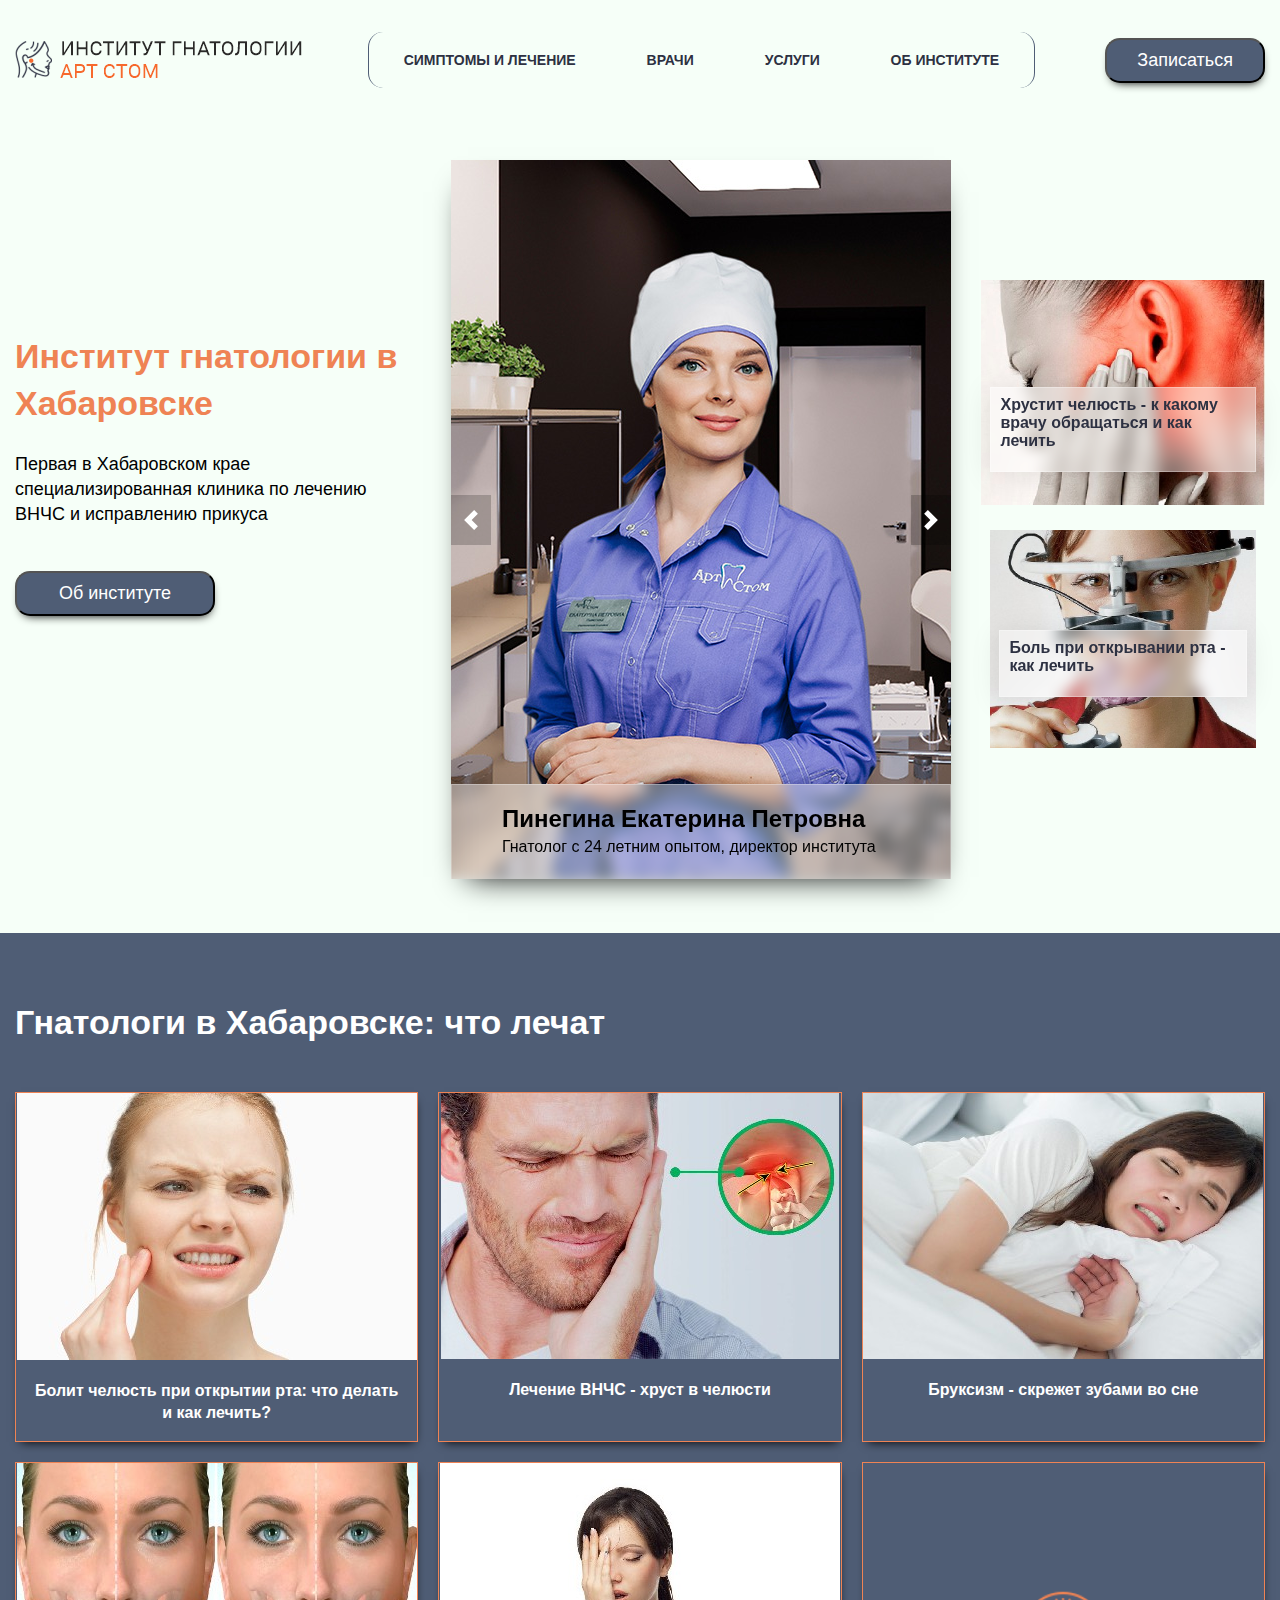
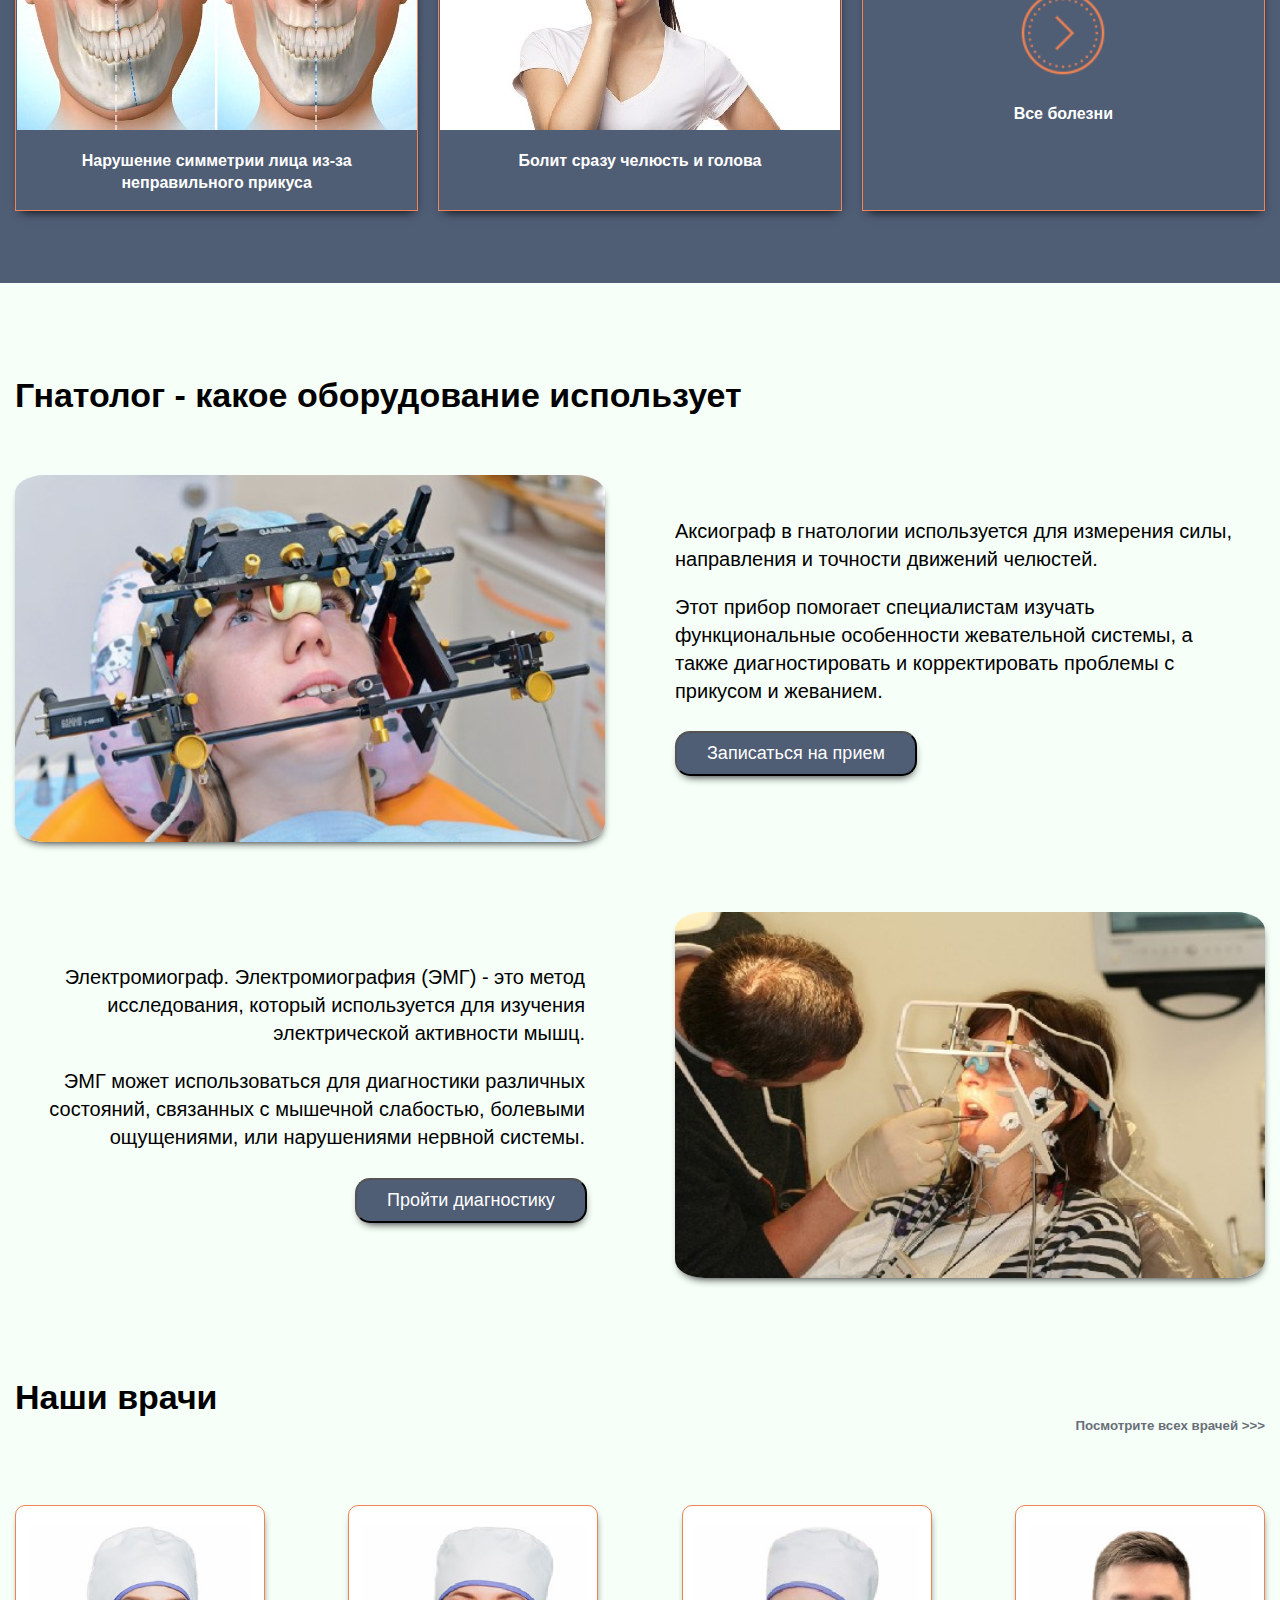
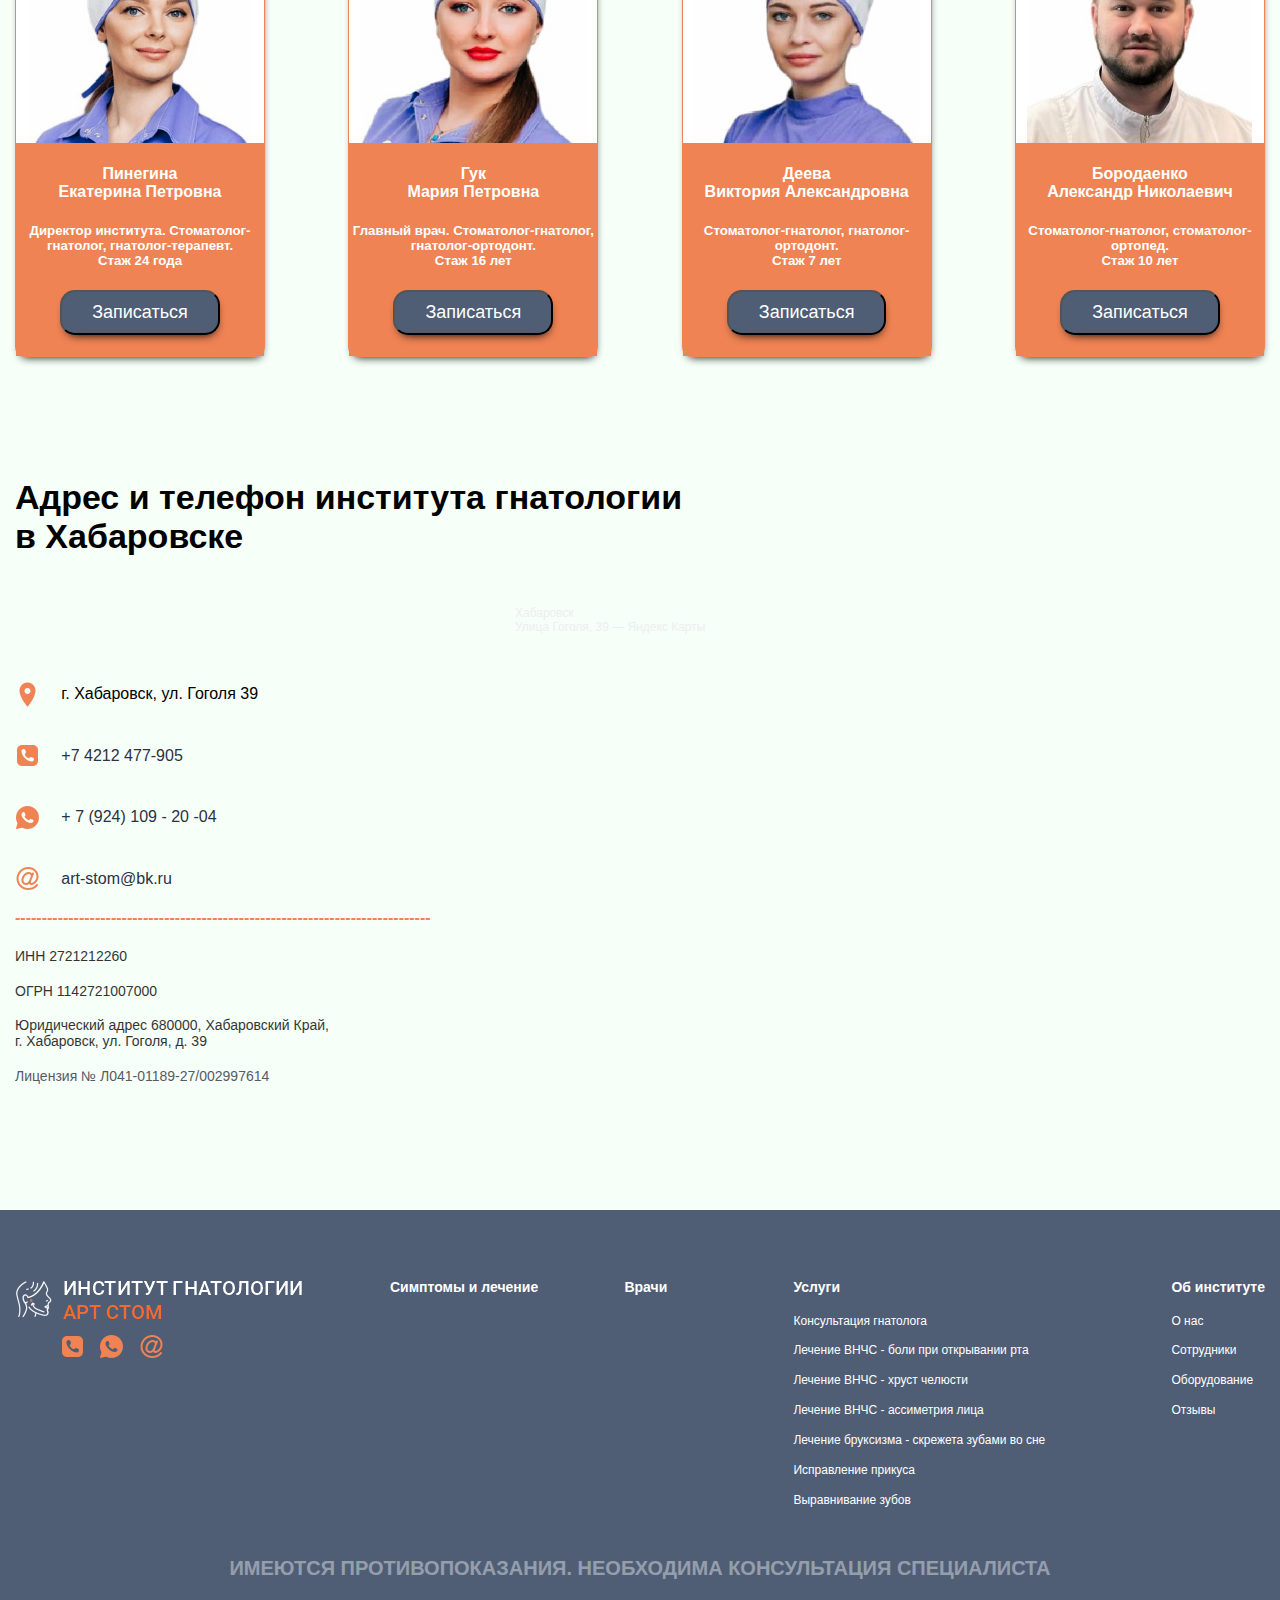
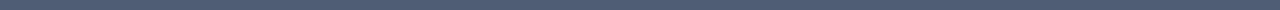
==== index.html @ 888d9e27 "dsd" ====
<!DOCTYPE html>
<html lang="ru">

<head>
    <meta charset="UTF-8">
    <meta name="viewport" content="width=device-width, initial-scale=1.0">
    <title>Гнатологи в Хабаровск. Институт гнатологии Арт Стом</title>
    <meta name="description"
        content="Щелкает челюсть, невозможно полностью открыть рот? Вам нужна помощь гнатолога. Записаться к гнатологу в Хабаровске на сайте института гнатологии">
    <link rel="stylesheet" href="css/style.css">
    <link rel="stylesheet" href="css/itc-slider.css">
</head>

<body>
    <header>
        <div class="logo-div">
            <img src="images/logo.png" class="logo-img">
            
        </div>
        <nav>
            <ul class="menu">
                <li class="menu-item"><a href="symptoms.html">СИМПТОМЫ И ЛЕЧЕНИЕ</a></li>
                <li class="menu-item"><a href="doctors.html">ВРАЧИ</a></li>
                <li class="menu-item"><a href="#">УСЛУГИ</a>
                    <ul class="submenu">
                        <li class="submenu-item"><a href="">Консультация гнатолога</a></li>
                        <li class="submenu-item"><a href="">Лечение ВНЧС - боли при открывании рта</a></li>
                        <li class="submenu-item"><a href="">Лечение ВНЧС - хруст челюсти</a></li>
                        <li class="submenu-item"><a href="">Лечение ВНЧС - ассиметрия лица</a></li>
                        <li class="submenu-item"><a href="">Лечение бруксизма - скрежета зубами во сне</a></li>
                        <li class="submenu-item"><a href="">Исправление прикуса</a></li>
                        <li class="submenu-item"><a href="">Выравнивание зубов</a></li>


                    </ul>

                </li>
                <li class="menu-item"><a href="#">ОБ ИНСТИТУТЕ</a>
                    <ul class="submenu">
                        <li class="submenu-item about-us"><a href="">О нас</a></li>
                        <li class="submenu-item about-us"><a href="">Сотрудники</a></li>
                        <li class="submenu-item about-us"><a href="">Оборудование</a></li>
                        <li class="submenu-item about-us"><a href="">Отзывы</a></li>



                    </ul>
                </li>


            </ul>
        </nav>
        <div class="lead-div">
            <button class="header-button">Записаться</button>

        </div>
    </header>

    <main>
        <section class="section-1">
            <div class="container">
                <div class="section-1-main">
                    <div class="section-1-main-left">
                        <h1 class="section-1-main-left-title">Институт гнатологии в Хабаровске</h1>
                        <h4 class="section-1-main-left-subtitle">Первая в Хабаровском крае специализированная клиника по
                            лечению ВНЧС и исправлению прикуса</h4>
                        <button class="header-button about-button"><a href="">Об институте</a></button>

                    </div>
                    <div class="section-1-main-center">
                        <div class="itc-slider" data-slider="itc-slider">
                            <div class="itc-slider-wrapper">
                                <div class="itc-slider-items">

                                    <div class="itc-slider-item">
                                        <div class="itc-slider-item-left">
                                            <a href="">
                                                <img src="images/main-slider-1.jpg"
                                                    class="itc-slider-item-left-img"></a>
                                            <div class="itc-slider-item-left-bottom">
                                                <h2 class="itc-slider-item-left-bottom-title">Пинегина Екатерина
                                                    Петровна</h2>
                                                <h4 class="itc-slider-item-left-bottom-subtitle">Гнатолог с 24 летним
                                                    опытом, директор института</h4>
                                            </div>


                                        </div>
                                    </div>

                                    <div class="itc-slider-item">
                                        <div class="itc-slider-item-left">
                                            <a href="">
                                                <img src="images/main-slider-2.jpg"
                                                    class="itc-slider-item-left-img"></a>
                                            <div class="itc-slider-item-left-bottom">
                                                <h2 class="itc-slider-item-left-bottom-title">Гук Мария Петровна</h2>
                                                <h4 class="itc-slider-item-left-bottom-subtitle">Гнатолог с 16 летним
                                                    опытом, главный врач</h4>
                                            </div>


                                        </div>
                                    </div>

                                    <div class="itc-slider-item">
                                        <div class="itc-slider-item-left">
                                            <a href="">
                                                <img src="images/main-slider-3.jpg"
                                                    class="itc-slider-item-left-img"></a>
                                            <div class="itc-slider-item-left-bottom">
                                                <h2 class="itc-slider-item-left-bottom-title">Деева Виктория
                                                    Александровна</h2>
                                                <h4 class="itc-slider-item-left-bottom-subtitle">Гнатолог с 7 летним
                                                    опытом, стоматолог-ортодонт</h4>
                                            </div>


                                        </div>
                                    </div>
                                </div>
                            </div>

                            <button class="itc-slider-btn itc-slider-btn-prev"></button>
                            <button class="itc-slider-btn itc-slider-btn-next"></button>
                        </div>


                    </div>
                    <div class="section-1-main-right">
                        <div class="section-1-main-right-content">
                            <img src="images/main-right-top.jpg" class="section-1-main-right-img">
                            <div class="section-1-main-right-simptoms">

                                <div class="itc-slider-item-left-bottom right-simptoms-span">
                                    <a href="./symptoms/hrustit-chelyust.html">
                                        <h3 class="section-1-main-right-simptoms">Хрустит челюсть - к какому врачу
                                            обращаться и как лечить</h3>
                                    </a>
                                </div>
                            </div>
                            <div class="section-1-main-right-simptoms">
                                <img src="images/main-right-bottom.jpg" class="section-1-main-right-img">
                                <div class="section-1-main-right-simptoms">

                                    <div class="itc-slider-item-left-bottom right-simptoms-span">
                                        <a href="./symptoms/bol-v-chelyusti-pri-otkryvanii-rta.html">
                                            <h3 class="section-1-main-right-simptoms">Боль при открывании рта - как
                                                лечить</h3>
                                        </a>
                                    </div>
                                </div>
                            </div>
                        </div>
                    </div>
                </div>
            </div>

        </section>

        <section class="section-2">
            <div class="container">
                <h1 class="section-2-title">
                    Гнатологи в Хабаровске: что лечат
                </h1>
                <div class="section-2-main">
                    <div class="section-2-main-item">
                        <a href="./symptoms/bol-v-chelyusti-pri-otkryvanii-rta.html">  <img src="images/what-do-1.jpg"></a>
                        <a href="./symptoms/bol-v-chelyusti-pri-otkryvanii-rta.html"> <h3 class="section-2-main-item-title">Болит челюсть при открытии рта: что делать и
                                как лечить?</h3></a>

                    </div>
                    <div class="section-2-main-item">
                        <a href="./symptoms/hrustit-chelyust.html">  <img src="images/what-do-2.jpg"></a>
                        <a href="./symptoms/hrustit-chelyust.html"> <h3 class="section-2-main-item-title">Лечение ВНЧС - хруст в челюсти</h3></a>

                    </div>


                    <div class="section-2-main-item">
                        <a href="./symptoms/skrezhet-zubami-vo-sne.html">   <img src="images/what-do-3.jpg"></a>
                        <a href="./symptoms/skrezhet-zubami-vo-sne.html"><h3 class="section-2-main-item-title">Бруксизм - скрежет зубами во сне</h3></a>

                    </div>




                    <div class="section-2-main-item">
                        <a href="./symptoms/assimetria-lica.html">  <img src="images/what-do-4.jpg"></a>
                        <a href="./symptoms/assimetria-lica.html"> <h3 class="section-2-main-item-title">Нарушение симметрии лица из-за неправильного прикуса</h3></a>

                    </div>

                    <div class="section-2-main-item">
                        <a href="./symptoms/bolit-srazu-chelyust-i-golova.html">  <img src="images/what-do-6.jpg"></a>
                        <a href="./symptoms/bolit-srazu-chelyust-i-golova.html"><h3 class="section-2-main-item-title">Болит сразу челюсть и голова</h3></a>

                    </div>

                    <div class="section-2-main-item next-item">
                        <a href="symptoms.html"><img src="images/next.png" class="img-next"></a>
                        <a href="symptoms.html"> <h3 class="section-2-main-item-title next-title">Все болезни</h3></a>

                    </div>

                </div>
            </div>
        </section>



<section class="section-3">
    <div class="container">
        <h1 class="section-2-title section-3-title">
            Гнатолог - какое оборудование использует
        </h1>
        <div class="section-3-main">
          
                <img src="images/axiograph.jpg" class="section-3-main-string-img">
                <div class="section-3-main-grid-inner">
                <h4 class="section-3-main-string-text"><p><b>Аксиограф</b> в гнатологии используется для измерения силы, направления и точности движений челюстей. </p>
                    <p>Этот прибор помогает специалистам изучать функциональные особенности жевательной системы, а также диагностировать и корректировать проблемы с прикусом и жеванием.</p></h4>
                 <button class="header-button section-3-grid-top-button">Записаться на прием</button>
                </div>
                <div class="section-3-main-grid-inner">
                    
                    <h4 class="section-3-main-string-text right-text-align"><p><b>Электромиограф. </b>Электромиография (ЭМГ) - это метод исследования, который используется для изучения электрической активности мышц.</p>
                        
                        <p>ЭМГ может использоваться для диагностики различных состояний, связанных с мышечной слабостью, болевыми ощущениями, или нарушениями нервной системы.</p></h4>
                        <button class="header-button section-3-grid-bottom-button">Пройти диагностику</button>
                </div>
                        <img src="images/emg.jpg" class="section-3-main-string-img">
     


        </div>
    </div>
</section>

<section class="section-4">
    <div class="container">
        <div class="section-4-top">
        <h1 class="section-2-title section-3-title">
            Наши врачи
        </h1>
        <a href="">
        <h5 class="section-4-main-top-text">Посмотрите всех врачей >>></h5></a>
        </div>

        <div class="section-4-main"> 
            <div class="section-4-main-item">
                <img src="images/pinegina-min.jpg" class="section-4-main-item-img"> 
               <div class="section-4-main-item-bottom">
                <h4 class="section-4-main-item-bottom-title">Пинегина<br> Екатерина Петровна</h4>
                <h5 class="section-4-main-item-bottom-text">Директор института. Стоматолог-гнатолог, гнатолог-терапевт.<br> Стаж 24 года</h5>
                <button class="header-button section-4-bottom-button">Записаться</button>
               </div>
        </div>

        <div class="section-4-main-item">
            <img src="images/guk-min.jpg"   class="section-4-main-item-img"> 
           <div class="section-4-main-item-bottom">
            <h4 class="section-4-main-item-bottom-title">Гук<br> Мария Петровна</h4>
            <h5 class="section-4-main-item-bottom-text">Главный врач. Стоматолог-гнатолог, гнатолог-ортодонт.<br> Стаж 16 лет</h5>
            <button class="header-button section-4-bottom-button">Записаться</button>
           </div>
    </div>

    <div class="section-4-main-item">
        <img src="images/deeva-min.jpg"  class="section-4-main-item-img"> 
       <div class="section-4-main-item-bottom">
        <h4 class="section-4-main-item-bottom-title">Деева<br> Виктория Александровна</h4>
        <h5 class="section-4-main-item-bottom-text">Стоматолог-гнатолог, гнатолог-ортодонт.<br> Стаж 7 лет</h5>
        <button class="header-button section-4-bottom-button">Записаться</button>
       </div>
</div>

<div class="section-4-main-item">
    <img src="images/borodaenko-min.jpg"  class="section-4-main-item-img"> 
   <div class="section-4-main-item-bottom">
    <h4 class="section-4-main-item-bottom-title">Бородаенко<br> Александр Николаевич</h4>
    <h5 class="section-4-main-item-bottom-text">Стоматолог-гнатолог, стоматолог-ортопед.<br> Стаж 10 лет</h5>
    <button class="header-button section-4-bottom-button">Записаться</button>
   </div>
</div>
    </div>
    </div>
</section>


<section class="section-5"> 
    <div class="container">
        <h1 class="section-2-title section-3-title">
            Адрес и телефон института гнатологии<br> в Хабаровске
        </h1>

    <div class="section-5-main">
        <div class="section-5-main-left">
          <div class="section-5-main-left-contacts">
            <img src="images/address-icon.png" class="section-5-main-left-contacts-img">
            <h4 class="section-5-main-left-contacts-text">г. Хабаровск, ул. Гоголя 39</h4>
            <img src="images/phone-icon.png" class="section-5-main-left-contacts-img">
            <a href="tel:+74212477905"><h4 class="section-5-main-left-contacts-text">+7 4212 477-905</h4></a>
            <img src="images/wa-icon.png" class="section-5-main-left-contacts-img">
            <a href="https://wa.me/79241092004?text=%D0%97%D0%B4%D1%80%D0%B0%D0%B2%D1%81%D1%82%D0%B2%D1%83%D0%B9%D1%82%D0%B5!%20%D0%9F%D0%B8%D1%88%D1%83%20%D0%B2%D0%B0%D0%BC%20%D1%81%20%D1%81%D0%B0%D0%B9%D1%82%D0%B0%20gnatolog-khabarovsk.ru.%20%D0%A3%20%D0%BC%D0%B5%D0%BD%D1%8F%20%D0%B2%D0%BE%D0%BF%D1%80%D0%BE%D1%81">
            <h4 class="section-5-main-left-contacts-text">+ 7 (924) 109 - 20 -04</h4></a>
            <img src="images/email-icon.png" class="section-5-main-left-contacts-img">
            <a href="mailto:art-stom.bk.ru"><h4 class="section-5-main-left-contacts-text">art-stom@bk.ru</h4></a>
          </div>
        <h4 class="line">------------------------------------------------------------------------------</h4>
        <div class="section-5-main-left-bottom">
            <h4 class="section-5-main-left-bottom-text">ИНН 2721212260</h4>
            <h4 class="section-5-main-left-bottom-text">ОГРН 1142721007000</h4>
            <h4 class="section-5-main-left-bottom-text">Юридический адрес  680000, Хабаровский Край,<br> г. Хабаровск, ул. Гоголя, д. 39</h4>
            <a href="https://cloud.mail.ru/public/rHq1/xMy7jfkBs"> <h4 class="section-5-main-left-bottom-text">Лицензия № Л041-01189-27/002997614</h4></a>
        </div></div>
        <div class="section-5-main-right">
            <div class="map" style="position:relative;overflow:hidden;"><a href="https://yandex.ru/maps/76/khabarovsk/?utm_medium=mapframe&utm_source=maps" style="color:#eee;font-size:12px;position:absolute;top:0px;">Хабаровск</a><a href="https://yandex.ru/maps/76/khabarovsk/house/ulitsa_gogolya_39/ZUoDaAdmQUMFVUJua2J1eXxrYww=/?indoorLevel=1&ll=135.068629%2C48.480874&utm_medium=mapframe&utm_source=maps&z=17.14" style="color:#eee;font-size:12px;position:absolute;top:14px;">Улица Гоголя, 39 — Яндекс Карты</a><iframe src="https://yandex.ru/map-widget/v1/?indoorLevel=1&ll=135.068629%2C48.480874&mode=search&ol=geo&ouri=ymapsbm1%3A%2F%2Fgeo%3Fdata%3DCgg1NjEzNTQxORI90KDQvtGB0YHQuNGPLCDQpdCw0LHQsNGA0L7QstGB0LosINGD0LvQuNGG0LAg0JPQvtCz0L7Qu9GPLCAzOSIKDZIRB0MVauxBQg%2C%2C&z=17.14" width="950" height="500" frameborder="0" allowfullscreen="true" style="position:relative;"></iframe></div>
        </div> 
    </div>
    </div>
    
</section>
</main>
<footer>
    <div class="container">
<div class="footer-main"> 
    <div class="footer-main-left">
        <img src="images/logo-white.png" class="logo-img-white">
        <div class="footer-contacts"> 
            <a href="tel:+74212477905"><img src="images/phone-icon.png" class="footer-contacts-img"></a>
            <a href="https://wa.me/79241092004?text=%D0%97%D0%B4%D1%80%D0%B0%D0%B2%D1%81%D1%82%D0%B2%D1%83%D0%B9%D1%82%D0%B5!%20%D0%9F%D0%B8%D1%88%D1%83%20%D0%B2%D0%B0%D0%BC%20%D1%81%20%D1%81%D0%B0%D0%B9%D1%82%D0%B0%20gnatolog-khabarovsk.ru.%20%D0%A3%20%D0%BC%D0%B5%D0%BD%D1%8F%20%D0%B2%D0%BE%D0%BF%D1%80%D0%BE%D1%81">
                <img src="images/wa-icon.png"  class="footer-contacts-img"></a>
            <a href="mailto:art-stom.bk.ru"><img src="images/email-icon.png"  class="footer-contacts-img"></a>
        </div>
    </div> 
    <div class="footer-main-center">
        <div class="footer-main-center-1">
            <a href="symptoms.html"><h4 class="footer-main-center-text">Симптомы и лечение</h4></a>
        </div>
        <div class="footer-main-center-2">
            <a href=""><h4 class="footer-main-center-text">Врачи</h4></a>
        </div>
        <div class="footer-main-center-3">
            <ul class="footer-main-list">
                <li class="footer-main-list-item">
            <a href=""><h4 class="footer-main-center-text">Услуги</h4></a></li>
            <li class="footer-main-list-item">
            <a href=""><h4 class="footer-main-center-text-span">Консультация гнатолога</h4></a></li>
            <li class="footer-main-list-item">
            <a href=""><h4 class="footer-main-center-text-span">Лечение ВНЧС - боли при открывании рта</h4></a></li>
            <li class="footer-main-list-item">
            <a href=""><h4 class="footer-main-center-text-span">Лечение ВНЧС - хруст челюсти</h4></a></li>
            <li class="footer-main-list-item">
            <a href=""><h4 class="footer-main-center-text-span">Лечение ВНЧС - ассиметрия лица</h4></a></li>
            <li class="footer-main-list-item">
            <a href=""><h4 class="footer-main-center-text-span">Лечение бруксизма - скрежета зубами во сне</h4></a></li>
            <li class="footer-main-list-item">
            <a href=""><h4 class="footer-main-center-text-span">Исправление прикуса</h4></a></li>
            <li class="footer-main-list-item">
            <a href=""><h4 class="footer-main-center-text-span">Выравнивание зубов</h4></a></li>
            </ul>

        </div>

        <div class="footer-main-center-4">
            <ul class="footer-main-list">
                <li class="footer-main-list-item">
            <a href=""><h4 class="footer-main-center-text">Об институте</h4></a></li>
            <li class="footer-main-list-item">
            <a href=""><h4 class="footer-main-center-text-span">О нас </h4></a></li>
            <li class="footer-main-list-item">
            <a href=""><h4 class="footer-main-center-text-span">Сотрудники</h4></a></li>
            <li class="footer-main-list-item">
            <a href=""><h4 class="footer-main-center-text-span">Оборудование</h4></a></li>
            <li class="footer-main-list-item">
            <a href=""><h4 class="footer-main-center-text-span">Отзывы</h4></a></li>
            </ul>
    

        </div>

    </div> 
</div>
<div class="footer-bottom">
    <H1 class="footer-bottom-text">
    ИМЕЮТСЯ ПРОТИВОПОКАЗАНИЯ. НЕОБХОДИМА КОНСУЛЬТАЦИЯ СПЕЦИАЛИСТА</H1>
</div>
    </div>
</footer>
<script src="js/itc-slider.js" defer></script>
</body>

</html>
---- css/style.css ----
@font-face {
    font-family: 'Roboto';
    src: url(fonts/Roboto-Regular.ttf);
    font-style: normal;
}

@font-face {
    font-family: 'Roboto';
    src: url(fonts/Roboto-Bold.ttf);
    font-style: bold;
}



body{ 
    margin: 0 auto;
    padding: 0;
    font-family: 'Roboto', sans-serif;
    font-style: normal;
    background-color: #f6fff8;
}

body * { 
    box-sizing: border-box;
}

 
a{ 
    text-decoration: none;
    color:#2D3142 ;
}

header,.container{ 
    max-width: 1250px;
    margin: 0 auto;
}

header{ 
    display: flex;
    align-items: center;
    justify-content: space-between;
    margin-top: 10px;
    height: 100px;
}

.logo-div{ 
    display: flex;
    align-items: center;
    justify-content: space-between;
    width: 25%;
}

.logo-text{ 
    padding-left: 15px;
    padding-top: 5px;
}

.logo-text-span{ 
    color: #ef8354;
}
nav{ 
    width: 55%;
    margin-left: -50px;
}
.menu{ 
    display: flex;
    align-items: center;
    justify-content: space-between;
    list-style: none;
    font-size: 14px;
    text-align: center;



    
}
.menu-item{ 
    margin-left: -20px;
    font-weight: bold;

    padding: 20px 35px;
    border-radius: 15px;
   transition: all ease 0.3s;
 

}

.menu-item li ul{ 
    position: absolute;
    min-width: 150px;

}

.menu-item li ul>li{ 
    border: 1px solid #4f5d75;
}



.menu-item:first-child{ border-left: 1px solid #4f5d75;}
.menu-item:last-child{  border-right: 1px solid #4f5d75;}


.header-button{ 
    padding: 10px 30px;
    background-color: #4f5d75;
    color: white;
    font-size: 18px;
    border-radius: 15px;
    transition-duration: 0.5s;
    box-shadow: 1px 5px 10px -5px black;
    cursor: pointer;

}

.header-button:hover{ 
    background-color: #697c9c;
    border-radius: 3px;

}



.menu-item:hover { 
    background-color: #4f5d75;
   
    box-shadow: 1px 5px 10px -5px black;
}

.menu-item:hover a { 
    color: white;
}



.menu-item-subitem{ 
    list-style: none;
    text-align: left;
    position: absolute;
    min-width: 150px;
}

.submenu{ 
    display: none;
    position: absolute;
    z-index: 2;
    list-style: none;
    margin-top: 20px;
    margin-left: -77px;

}

.submenu-item{ 
    text-align: left;
    font-size: 12px;
    padding: 10px 30px;
    background-color:#4f5d75;
    border: 1px solid black;
    border-radius: 10px;
    box-shadow: 1px 5px 10px -5px black;
    font-weight: 100;
   margin-top: 10px;
   color: white;
   transition-duration: 0.3s;
}

.about-us{ 
    padding-left: 40px ; 
    padding-right: 65px ; 
}

.submenu-item a{ 
  color: white;
}

.submenu-item:hover,.submenu-item:hover a{ 
    background-color: #697c9c;
}
.submenu-item:hover{ 
    border-radius: 2px;
}


.menu li:hover >ul{ 
    display: block;
}

.section-1-main{ 
    display: flex;
    justify-content: space-between;
}
.section-1-main-left{ 
    width: 35%;
    margin-right: 30px;
}

.section-1-main-center{ 
    width: 40%;
}


.section-1-main-right{ 
    width: 27%;
    margin-top: 170px;

}


.section-1-main-left-title{ 
    padding-top: 200px;
    font-size: 34px;
    color: #ef8354;
    line-height: 140%;
}

.section-1-main-left-subtitle{ 
    font-weight: 400;
    font-size: 18px;
    line-height: 140%;
}

.about-button{ 
    margin-top: 20px;
    color: white;
    cursor: pointer;
    width: 200px;
}

.about-button a{ 
    color: white;
}

.section-1-main-right-img{ 
width: 100%;

}

.section-1-main-right-content{ 
    margin-left: 30px;
}


.section-1-main-right-simptoms-span{ 
background-color:#4f5d75; 
color: white;
border: 15px;
padding: 2px 5px;
margin-left: 2px;

}

.section-1-main-right-simptoms{ 
    
    font-size: 16px;
    padding: 5px 9px;
    margin-top: 3px;
    
}

.section-1{ 
    height: 800px;
}





.section-1-main-right-simptoms-span{ 
   
    font-size: 14px;
    font-weight: 100;


}

.right-simptoms-span{ 
    margin-top: 30px;
    width: 100%;
    cursor: pointer;

}
.section-2{ 
height: 950px;
background-color:#4f5d75;
color: white;
}
.section-2-title{ 
    font-size: 34px;
    padding-top: 70px;
}


.section-2-main{ 
  display: grid;
margin-top: 50px;
grid-template-columns: 1fr 1fr 1fr;
grid-template-rows: 1fr 1fr;
gap: 20px;



}

.section-2-main-item{ 
    border: 1px solid #ef8354;
    box-shadow: 1px 5px 10px -5px black;
    transition-duration: 0.4s;
    text-align: center;
    cursor: pointer;


}

.section-2-main-item:hover{ 
    box-shadow: 1px 5px 10px -15px black;
}

 .section-2-main-item-title{ 
padding-left: 15px;
padding-right: 15px;
color: white;
    font-size: 16px;
    line-height: 140%;
 
 }

.next-item{ 
    text-align: center;
    align-items: center;
}

 .img-next{ 
    width: 100px;
    height: 100px;
    margin: 0 auto;
    margin-top: 120px;
 }
 .section-3{ 
    height: 980px;
 }
 .section-3-main{ 
    display: grid;
    grid-template-columns: 1fr 1fr;
    grid-template-columns: 1fr 1fr;
    gap: 70px;
    align-items: center;
    margin-top: 60px;
  
 }

 .section-3-main-string-text{ 
    font-weight: 100;
    line-height: 140%;
    padding-right: 20px;
    font-size: 20px;
    text-wrap: wrap;
   
 }

 .section-3-main-string-img{ 
    width: 100%;
    border-radius: 5%;
    box-shadow: 1px 5px 10px -5px black;
 }

 .right-text-align{ 
    text-align: right;
 }

 .section-3-main-grid-inner{ 
    margin-bottom: 30px;
 }

 .section-3-grid-bottom-button{ 
    margin-left: 340px;
 }

 .section-3-grid-top-button{ 
   margin-bottom: 20px;
 }

 .section-4{ 
    height: 700px;
 }

.section-4-top{ 
    display: flex;
    justify-content: space-between;
}

.section-4-main-top-text{ 
    padding-top: 110px;
    opacity: 0.7;
    transition-duration: 0.4s;
}

.section-4-main-top-text:hover{ 
    opacity: 1;
}


 .section-4-main{ 
  display: flex;
  justify-content: space-between;

 }

 .section-4-main-item{ 
    width: 20%;
    background-color: white;
    border: 1px solid #ef8354;
    box-shadow: 1px 5px 10px -5px black;
    border-radius: 10px;
 text-align: center;
 transition-duration: 0.4s;
 margin-top: 50px;

 }

 .section-4-main-item:hover{ 
    box-shadow: 1px 5px 10px -15px black
 }

 .section-4-main-item-img{ 
width: 225px;
height: 233px;
margin-top: 20px;


 }

 .section-4-main-item-bottom{ 
    background-color: #ef8354;
    color: white;
padding-top:1px;
padding-bottom:1px; 
margin-top: -20px;
position: relative;
z-index: 2;

 }

 .section-4-bottom-button{ 
    margin-bottom: 20px;
 }
 
 .section-5-main{ 
    display: flex;
    align-items: center;
    justify-content: space-between;
    margin-top: 50px;
    margin-bottom: 100px;
 }

 .section-5-main-left { 
    width: 40%;
    margin-top: 150px;
 }

 .section-5-main-right{ 
    width: 60%;
 }

 .section-5-main-left-contacts{ 
    display: grid;
    grid-template-columns: 0.1fr 1fr;
    grid-template-rows: 0.2fr 1fr 1fr 1fr;
    align-items: center;
    margin-top: -100px;
    gap: 1px;
 }

 .section-5-main-left-contacts-text{ 
    font-weight: 100;
 }

.line{ 
    width: 500px;
    margin-top: 0px;
    color: #ef8354;
}

.section-5-main-left-bottom-text{ 
    font-size: 14px;
    font-weight: 100;
    opacity: 0.8;
}


footer{ 
    background-color: #4f5d75;
    height: 400px;
}

.footer-main{ 
    padding-top: 50px;
}
.footer-contacts{ 
    margin-left: 45px;
    margin-top: 10px;
}
.footer-contacts-img{ 
  margin-right: 10px;

}

.footer-main,.footer-main-center{ 
    display: flex;
    justify-content: space-between;
}

.footer-main-center{ 
    width: 70%;
}

.footer-main-center ul{ 
    list-style: none;
   
}

.footer-main-left{ 
    width: 30%;
    margin-top: 20px;
}

.footer-main-center-text{ 
    color: white;
    font-size: 14px;
}

.footer-main-center-text-span{ 
    color: white;
    font-size: 12px;
    font-weight: 100;
}

.footer-bottom{ 
    width: 100%;
    height: 50px;
    display: flex;
    align-items: center;
    justify-content: center;
    margin-top: 20px;
 
}

.footer-bottom-text{ 
    font-size: 20px;
    opacity: 0.4;
    color: white;
}


/*Симптомы и лечение*/

.breadcrumbs{ 
    width: 17%;
    display: flex;
    justify-content: space-between;
    align-items: center;
    margin-top: -25px;
}

.breadcrumbs-text{ 
  font-weight: 100;
}

.breadcrumbs-inactive{ 
    opacity: 0.5;
}

.section-main-symptoms{ 
height: 1400px;
}

.symptoms-item{ 
    background-color: #4f5d75;
}


/*Симптомы и лечение. Внутренняя страница*/

.section-main-symptoms-pages{ 
    height: 4100px;
}

.section-hrustit-chelust{ 
    height: 3600px;
}

.section-shelkaet-chelust{ 
    height: 3750px; 
}

.section-chelust-golova{ 
    height:2900px;
}

.section-diagnostika-vnchs{ 
    height:3400px;
}

.breadcrumbs-inner{ 
    width: 40%;
}

.symptoms-innerpage-subtitle{ 
    padding-top: 50px;
    margin-bottom: 0px;
margin-left: -50px;
}

.symptoms-innerpage-subtitle-top{ 
    padding-top: 20px;
}

.symptoms-innerpage-text{ 
    font-weight: 100;
    line-height: 150%;

    font-size: 18px;
    padding-right: 30px;
    flex-wrap: wrap;
}

.symptoms-innerpage-main{ 
  display: grid;
  grid-template-columns: 1.5fr 1fr;
  gap: 10px;
  margin-top: -20px;
  align-items: center;

}

.symptoms-innerpage-main-img{ 
 border: 1px solid #ef8354;
 box-shadow: 1px 5px 10px -5px black;
 margin-top: -20px;
 border-radius: 5px;
 width: 100%;

}

.symptoms-innerpage-main-left-list-title{ 
    font-size: 18px;
}

.symptoms-innerpage-main-left-list{ 
    font-weight: bold;
    line-height: 150%;
    margin-left: -40px;
   margin-top: -20px;
    padding-right: 30px;
    flex-wrap: wrap;

}


.symptoms-innerpage-main-left-list-item{ 
    font-weight: 100;
    line-height: 150%;
    margin-left: 20px;
    font-size: 16px;
    padding-right: 30px;
    flex-wrap: wrap;
    padding-top: 7px;
}

.symptoms-innerpage-main-bgspan{ 
    background-color: #4f5d75;
    border-radius: 10px;
    width: 80%;
    padding: 10px 25px; 
    margin-top: 20px;
    margin-bottom: 60px;
}
.symptoms-innerpage-main-bgspan-text{ 
    color: white;
}

.symptoms-innerpage-main-bgspan a,.symptoms-innerpage-text-link{ 
color: #ef8354;
}

.other-list{ 
  padding-top: 10px;
}

.innerpage-feedback{ 
    margin-top: 100px;
}

.innerpage-feedback-main{ 
    display: flex;
    justify-content: space-between;
    background-color: #4f5d75;
    border-radius: 10px;
    box-shadow: 1px 5px 10px -5px black;
}
.innerpage-feedback-main-form{ 
    display: block;
     margin-top: 70px;
    margin-left: 60px;
}
.innerpage-feedback-main-left{ 
    width: 65%;
    margin-top: 20px;
} 

.innerpage-feedback-main-right{ 
    width: 35%;
    padding-right: 30px;

}

.innerpage-feedback-main-left-title{ 
    font-size: 20px;
    color: white;

    padding-top: 50px;
padding-left: 60px;
}

.innerpage-feedback-main-left-text{ 
    font-size: 16px;
    color: white;
     font-weight: 100;
   margin-top: 0px;
    padding-left: 60px;
}

.innerpage-feedback-main-input{ 

    border-radius: 10px;
    padding-left: 20px;
    width: 80%;
    height: 300px;
    box-shadow: 1px 5px 10px -5px black;
}

.innerpage-feedback-main-input::placeholder{ 
    font-size: 16px;
  
}

.innerpage-feedback-main-phoneinput{ 
    width: 35%;
    height: 40px;
    margin-top: 30px;
    border-radius: 10px;
    padding: 20px 25px;
}
.innerpage-feedback-main-button{ 
    padding: 10px 30px;
    background-color:#ef8354;
    color: white;
    font-size: 18px;
    border-radius: 15px;
    transition-duration: 0.5s;
    box-shadow: 1px 5px 10px -5px black;
    cursor: pointer;
    margin-left: 25px;
}

.hrustit-chelust-symptoms-innerpage-text{ 
    margin-top: -20px;
}

.yellow{ 
    color: #ef8354;
}

.symptoms-innerpage-main-bgspan-text-with-bg{ 
    background: #4f5d75;
}


/*врачи*/
.section-doctors{ 
    height: 1100px;
}
.section-doctors-main{ 
    display: grid;
    grid-template-columns: 1fr 1fr 1fr;
    grid-template-rows: 1fr 1fr;
}

.doctors-main-item{ 
    width: 80%;
}
---- css/itc-slider.css ----
.itc-slider {
  position: relative;
  margin:50px auto; 
  width: 100%;
  z-index: 1;

}

.itc-slider-wrapper {
  overflow: hidden;
  background-color: #f2f2f2;
  box-shadow: 0px 15px 30px -17px #000;

}

.itc-slider-items {
  display: flex;
  justify-content: space-between;
  transition: transform 0.5s ease;
  will-change: transform;
}

.itc-slider-transition-none {
  transition: none;
}

.itc-slider-item {
  flex: 0 0 100%;
  justify-content: space-between;
  max-width: 100%;
  user-select: none;
  will-change: transform;
  display: flex;
}

.itc-slider-item-left-bottom{ 

  position: relative;
  z-index: 3;
  margin-top: -130px;
 /* From https://css.glass */
background: rgba(255, 255, 255, 0.42);
height: 20%;
box-shadow: 0 4px 30px rgba(0, 0, 0, 0.1);
backdrop-filter: blur(6.8px);
-webkit-backdrop-filter: blur(6.8px);
border: 1px solid rgba(255, 255, 255, 0.3);
  width: 100%;


}

.itc-slider-item-left-bottom-title{ 
 padding-left: 50px;

}

.itc-slider-item-left-bottom-subtitle{ 
  padding-left: 50px;
  margin-top: -15px;
  font-weight: 100;

 
 }

.itc-slider-item-left-bottom-textdiv-title{ 
  font-size: 36px;
  font-weight: bold;
  color:#ef8354;
  margin-top: 15px;
  padding-right: 30px;
}

.itc-slider-item-left-bottom-img{ 
  margin-top: 15px;
  margin-left: 15px;
}









/* кнопки влево и вправо */
.itc-slider-btn {
  position: absolute;
  top: 50%;
  display: flex;
  justify-content: center;
  align-items: center;
  width: 40px;
  height: 50px;
  color: #fff;
  text-align: center;
  background: rgb(0 0 0 / 20%);
  border: none;
  transform: translateY(-50%);
  cursor: pointer;
}

.itc-slider-btn-hide {
  display: none;
}

.itc-slider-btn-prev {
  left: 0;
}

.itc-slider-btn-next {
  right: 0;
}

.itc-slider-btn:hover,
.itc-slider-btn:focus {
  color: #fff;
  text-decoration: none;
  background: rgb(0 0 0 / 30%);
  outline: 0;
}

.itc-slider-btn::before {
  content: "";
  display: inline-block;
  width: 20px;
  height: 20px;
  background: transparent no-repeat center center;
  background-size: 100% 100%;
}

.itc-slider-btn-prev::before {
  background-image: url("data:image/svg+xml;charset=utf8,%3Csvg xmlns='http://www.w3.org/2000/svg' fill='%23fff' viewBox='0 0 8 8'%3E%3Cpath d='M5.25 0l-4 4 4 4 1.5-1.5-2.5-2.5 2.5-2.5-1.5-1.5z'/%3E%3C/svg%3E");
}

.itc-slider-btn-next::before {
  background-image: url("data:image/svg+xml;charset=utf8,%3Csvg xmlns='http://www.w3.org/2000/svg' fill='%23fff' viewBox='0 0 8 8'%3E%3Cpath d='M2.75 0l-1.5 1.5 2.5 2.5-2.5 2.5 1.5 1.5 4-4-4-4z'/%3E%3C/svg%3E");
}

/* индикаторы */
.itc-slider-indicators {
  position: absolute;
  right: 0;
  bottom: 0;
  left: 0;
  z-index: 15;
  display: flex;
  justify-content: center;
  margin: 0 15%;
  padding-left: 0;
  list-style: none;
}

.itc-slider-indicator {
  flex: 0 1 auto;
  box-sizing: content-box;
  width: 30px;
  height: 5px;
  margin-right: 3px;
  margin-left: 3px;
  text-indent: -999px;
  background-color: rgb(255 255 255 / 50%);
  background-clip: padding-box;
  border-top: 15px solid transparent;
  border-bottom: 15px solid transparent;
  cursor: pointer;
}

.itc-slider-indicator-active {
  background-color: rgb(255 255 255 / 90%);
}

.itc-slider-item-left-img{ 
  max-width: 100%;
  margin: 0 auto;
}

@media (min-width: 375px){ 

  .itc-slider-item-left-img{ 
    max-width: 100%;
  }
}
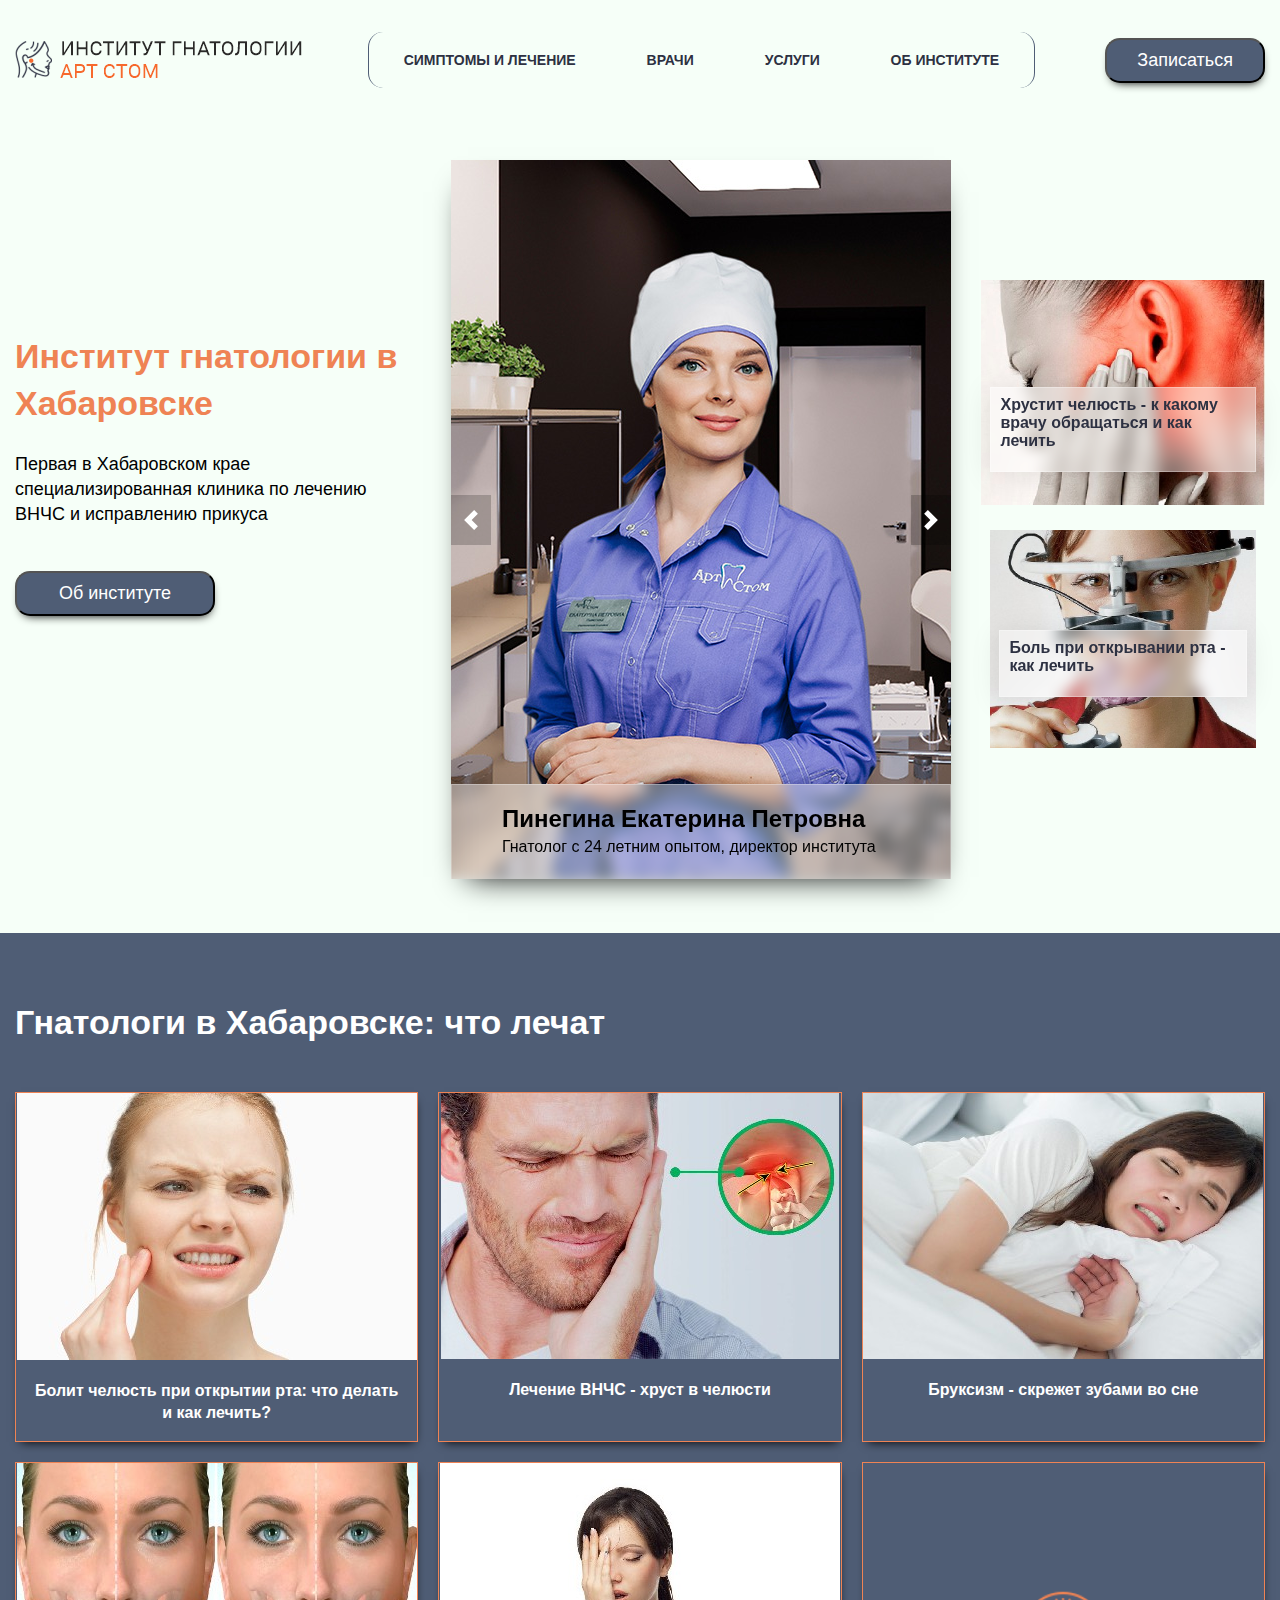
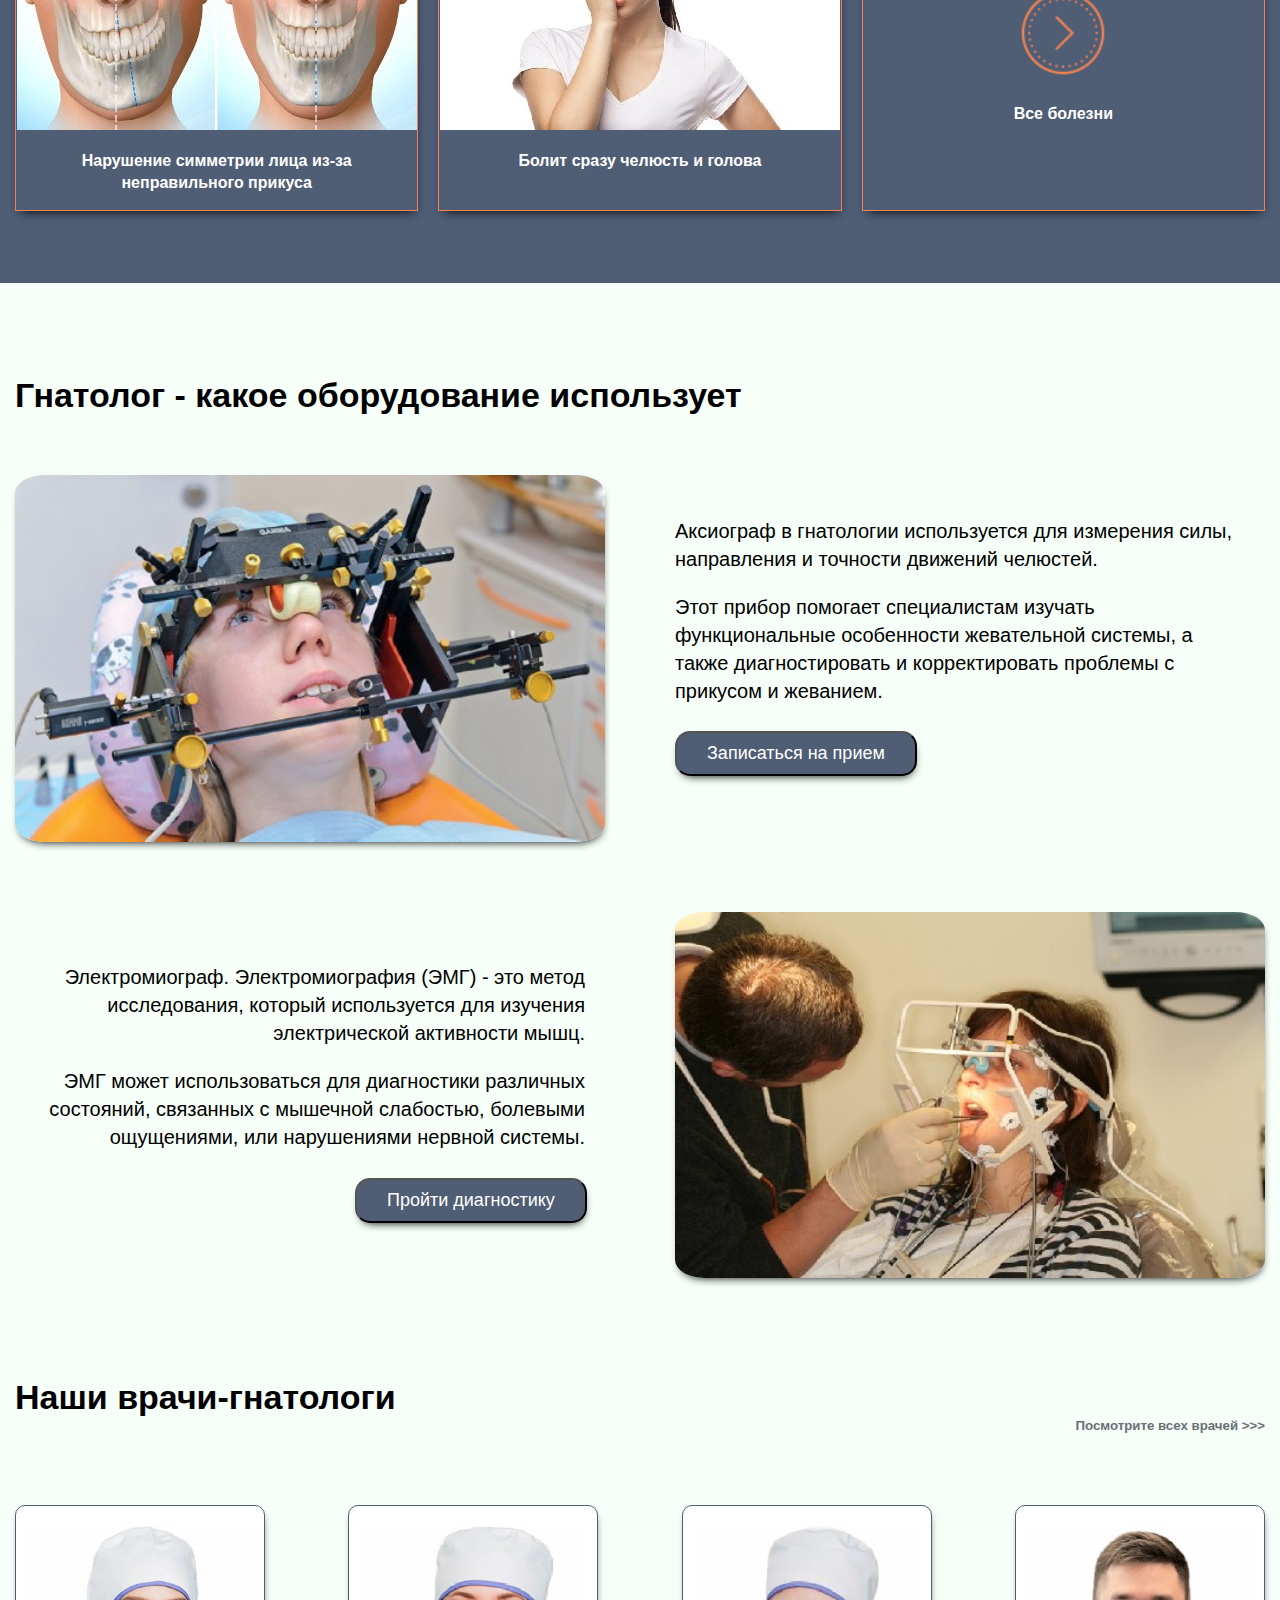
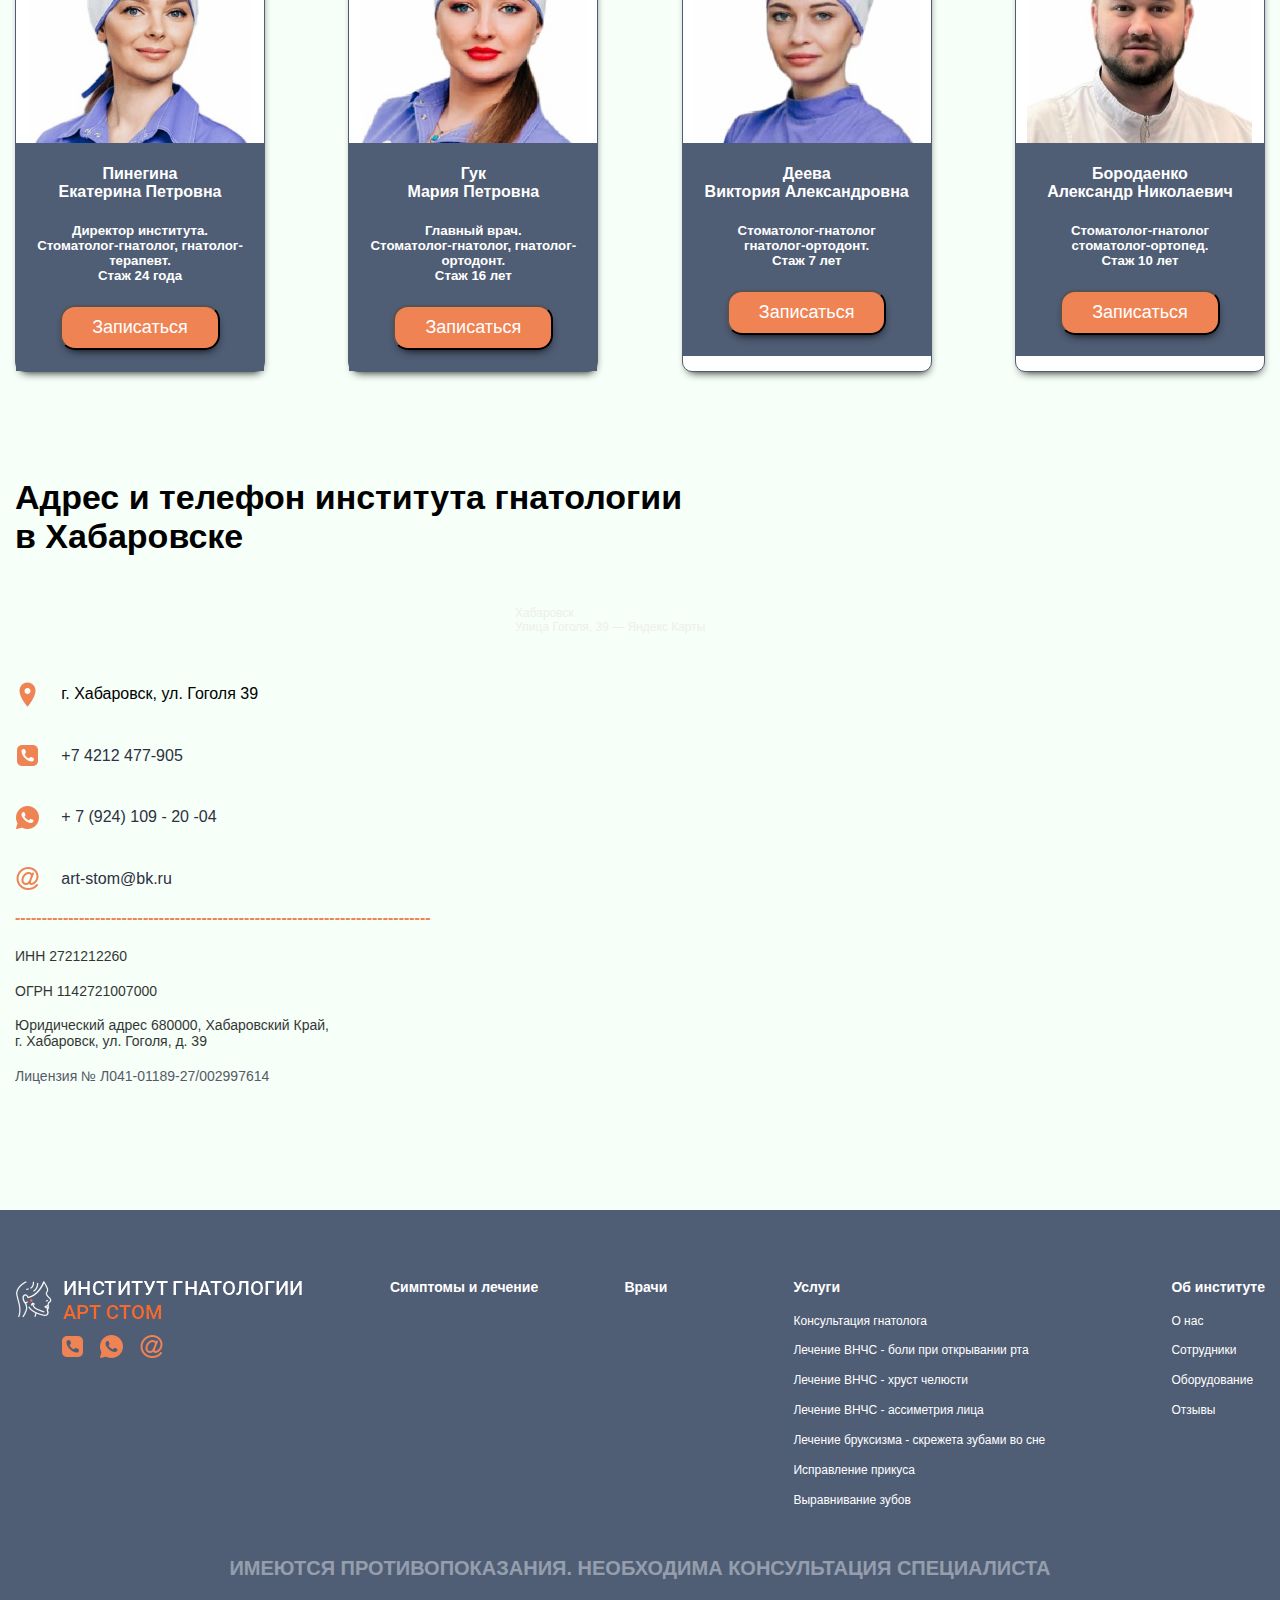
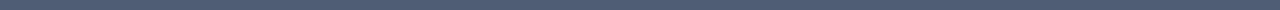
==== commit 4330e835: "sdsd" ====
--- a/index.html
+++ b/index.html
@@ -242,7 +242,7 @@
     <div class="container">
         <div class="section-4-top">
         <h1 class="section-2-title section-3-title">
-            Наши врачи
+            Наши врачи-гнатологи
         </h1>
         <a href="">
         <h5 class="section-4-main-top-text">Посмотрите всех врачей >>></h5></a>
@@ -253,7 +253,7 @@
                 <img src="images/pinegina-min.jpg" class="section-4-main-item-img"> 
                <div class="section-4-main-item-bottom">
                 <h4 class="section-4-main-item-bottom-title">Пинегина<br> Екатерина Петровна</h4>
-                <h5 class="section-4-main-item-bottom-text">Директор института. Стоматолог-гнатолог, гнатолог-терапевт.<br> Стаж 24 года</h5>
+                <h5 class="section-4-main-item-bottom-text">Директор института.<br> Стоматолог-гнатолог, гнатолог-терапевт.<br> Стаж 24 года</h5>
                 <button class="header-button section-4-bottom-button">Записаться</button>
                </div>
         </div>
@@ -262,7 +262,7 @@
             <img src="images/guk-min.jpg"   class="section-4-main-item-img"> 
            <div class="section-4-main-item-bottom">
             <h4 class="section-4-main-item-bottom-title">Гук<br> Мария Петровна</h4>
-            <h5 class="section-4-main-item-bottom-text">Главный врач. Стоматолог-гнатолог, гнатолог-ортодонт.<br> Стаж 16 лет</h5>
+            <h5 class="section-4-main-item-bottom-text">Главный врач.<br> Стоматолог-гнатолог, гнатолог-ортодонт.<br> Стаж 16 лет</h5>
             <button class="header-button section-4-bottom-button">Записаться</button>
            </div>
     </div>
@@ -271,7 +271,7 @@
         <img src="images/deeva-min.jpg"  class="section-4-main-item-img"> 
        <div class="section-4-main-item-bottom">
         <h4 class="section-4-main-item-bottom-title">Деева<br> Виктория Александровна</h4>
-        <h5 class="section-4-main-item-bottom-text">Стоматолог-гнатолог, гнатолог-ортодонт.<br> Стаж 7 лет</h5>
+        <h5 class="section-4-main-item-bottom-text">Стоматолог-гнатолог<br> гнатолог-ортодонт.<br> Стаж 7 лет</h5>
         <button class="header-button section-4-bottom-button">Записаться</button>
        </div>
 </div>
@@ -280,7 +280,7 @@
     <img src="images/borodaenko-min.jpg"  class="section-4-main-item-img"> 
    <div class="section-4-main-item-bottom">
     <h4 class="section-4-main-item-bottom-title">Бородаенко<br> Александр Николаевич</h4>
-    <h5 class="section-4-main-item-bottom-text">Стоматолог-гнатолог, стоматолог-ортопед.<br> Стаж 10 лет</h5>
+    <h5 class="section-4-main-item-bottom-text">Стоматолог-гнатолог<br> стоматолог-ортопед.<br> Стаж 10 лет</h5>
     <button class="header-button section-4-bottom-button">Записаться</button>
    </div>
 </div>
--- a/css/style.css
+++ b/css/style.css
@@ -408,7 +408,7 @@
  .section-4-main-item{ 
     width: 20%;
     background-color: white;
-    border: 1px solid #ef8354;
+    border: 1px solid #4f5d75;
     box-shadow: 1px 5px 10px -5px black;
     border-radius: 10px;
  text-align: center;
@@ -430,7 +430,7 @@
  }
 
  .section-4-main-item-bottom{ 
-    background-color: #ef8354;
+    background-color: #4f5d75;
     color: white;
 padding-top:1px;
 padding-bottom:1px; 
@@ -442,6 +442,7 @@
 
  .section-4-bottom-button{ 
     margin-bottom: 20px;
+    background-color: #ef8354;
  }
  
  .section-5-main{ 
